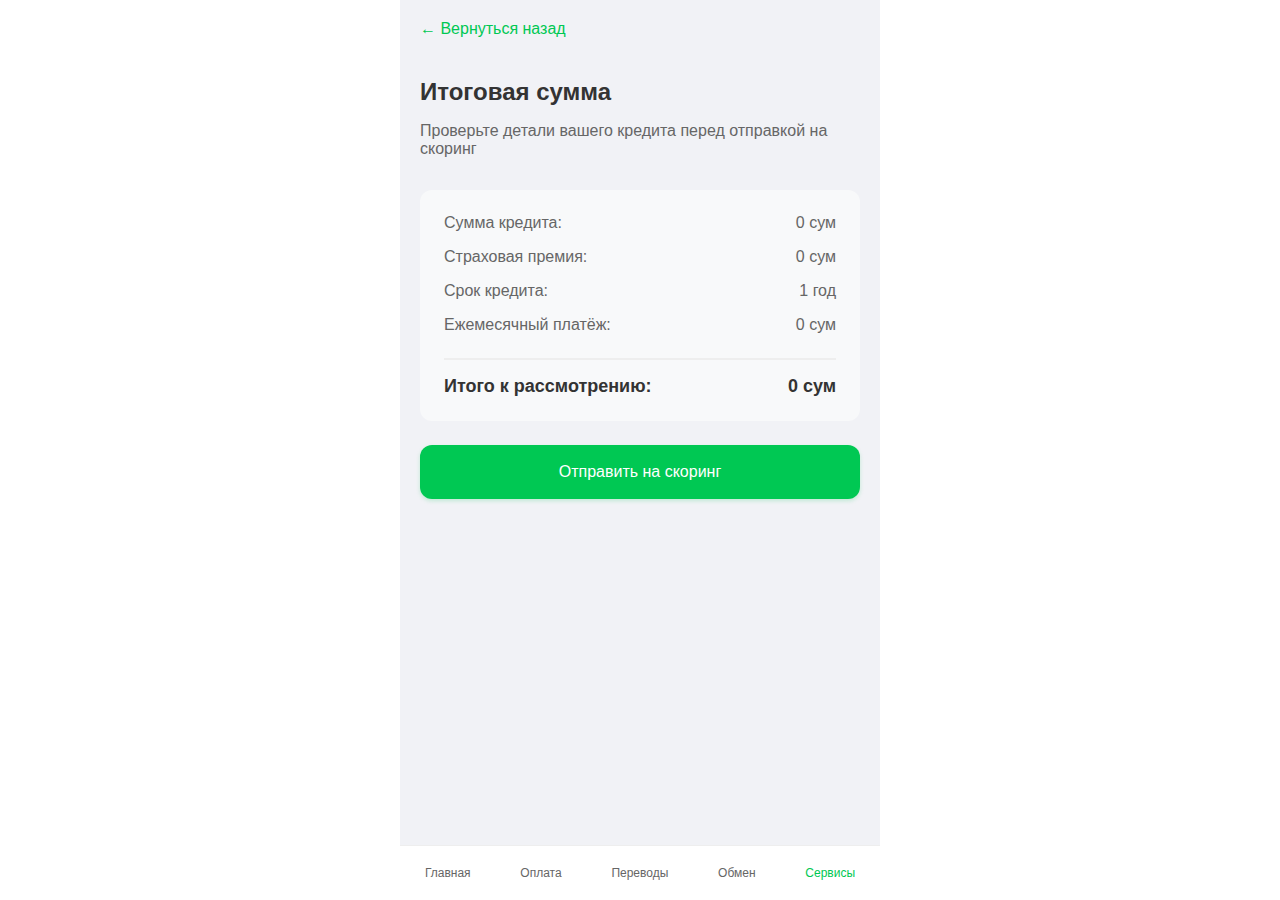
==== scoring.html @ e92879f5 "Initial commit: Loan Insurance Calculator" ====
<!DOCTYPE html>
<html lang="en">
<head>
    <meta charset="UTF-8">
    <meta name="viewport" content="width=device-width, initial-scale=1.0">
    <title>Скоринг - Итоговая сумма</title>
    <link rel="stylesheet" href="style.css">
    <style>
        .scoring-summary {
            padding: 24px;
            background: #f8f9fa;
            border-radius: 12px;
            margin: 24px 0;
        }

        .summary-item {
            display: flex;
            justify-content: space-between;
            margin-bottom: 16px;
            color: #666;
        }

        .summary-total {
            display: flex;
            justify-content: space-between;
            margin-top: 24px;
            padding-top: 16px;
            border-top: 2px solid #eee;
            font-weight: bold;
            font-size: 18px;
            color: #333;
        }

        .back-link {
            color: #00c853;
            text-decoration: none;
            display: inline-flex;
            align-items: center;
            margin-bottom: 24px;
        }

        .summary-header {
            margin-bottom: 32px;
        }

        .summary-header h1 {
            font-size: 24px;
            color: #333;
            margin: 16px 0;
        }

        .summary-header p {
            color: #666;
            font-size: 16px;
        }
    </style>
</head>
<body>
    <div class="loan-form">
        <a href="index.html" class="back-link">← Вернуться назад</a>
        
        <div class="summary-header">
            <h1>Итоговая сумма</h1>
            <p>Проверьте детали вашего кредита перед отправкой на скоринг</p>
        </div>

        <div class="scoring-summary">
            <div class="summary-item">
                <span>Сумма кредита:</span>
                <span id="baseLoanAmount">0 сум</span>
            </div>
            <div class="summary-item">
                <span>Страховая премия:</span>
                <span id="insuranceAmount">0 сум</span>
            </div>
            <div class="summary-item">
                <span>Срок кредита:</span>
                <span id="loanDuration">1 год</span>
            </div>
            <div class="summary-item">
                <span>Ежемесячный платёж:</span>
                <span id="monthlyPayment">0 сум</span>
            </div>
            <div class="summary-total">
                <span>Итого к рассмотрению:</span>
                <span id="totalAmount">0 сум</span>
            </div>
        </div>

        <button class="continue-button" onclick="submitScoring()">Отправить на скоринг</button>

        <nav class="bottom-nav">
            <button>Главная</button>
            <button>Оплата</button>
            <button>Переводы</button>
            <button>Обмен</button>
            <button class="active">Сервисы</button>
        </nav>
    </div>
    <script>
        document.addEventListener('DOMContentLoaded', function() {
            // Get data from localStorage
            const loanData = JSON.parse(localStorage.getItem('loanData') || '{}');
            
            // Update summary with data
            document.getElementById('baseLoanAmount').textContent = loanData.baseAmount || '0 сум';
            document.getElementById('insuranceAmount').textContent = loanData.insuranceAmount || '0 сум';
            document.getElementById('loanDuration').textContent = formatDuration(loanData.duration || 1);
            document.getElementById('monthlyPayment').textContent = loanData.monthlyPayment || '0 сум';
            document.getElementById('totalAmount').textContent = loanData.totalAmount || '0 сум';
        });

        function formatDuration(duration) {
            if (duration < 1) {
                return Math.round(duration * 12) + ' мес.';
            }
            return duration + (duration === 1 ? ' год' : ' года');
        }

        function submitScoring() {
            // Here you would typically send the data to your backend
            alert('Заявка отправлена на рассмотрение!');
        }
    </script>
</body>
</html>
---- style.css ----
* { 
    box-sizing: border-box; 
    margin: 0; 
    padding: 0; 
}

body {
    font-family: -apple-system, BlinkMacSystemFont, 'Segoe UI', Roboto, sans-serif;
    background-color: #ffffff;
    color: #333;
    height: 100vh;
    overflow: hidden;
}

.loan-form {
    max-width: 480px;
    margin: 0 auto;
    padding: 20px 20px 90px;
    background-color: #f1f2f6;
    height: 100%;
    position: relative;
    overflow-y: auto;
    -webkit-overflow-scrolling: touch;
}

.header {
    display: flex;
    align-items: center;
    margin-bottom: 32px;
}

.back-button {
    background: none;
    border: none;
    font-size: 24px;
    padding: 8px;
    cursor: pointer;
    color: #333;
}

.header h1 {
    margin-left: 16px;
    font-size: 22px;
    font-weight: 500;
}

.duration-selector {
    display: flex;
    gap: 8px;
    margin: 20px 0 32px;
    overflow-x: auto;
    padding: 4px;
    -webkit-overflow-scrolling: touch;
}

.duration-button {
    padding: 10px 20px;
    border: none;
    border-radius: 100px;
    background-color: white;
    color: #333;
    cursor: pointer;
    white-space: nowrap;
    transition: all 0.3s ease;
    font-size: 15px;
    box-shadow: 0 1px 3px rgba(0, 0, 0, 0.1);
}

.duration-button.active {
    background-color: #00c853;
    color: white;
}

.form-group {
    margin-bottom: 24px;
}

.form-group label {
    display: block;
    margin-bottom: 12px;
    color: #333;
    font-size: 15px;
}

.form-select, .form-input {
    width: 100%;
    padding: 16px;
    border: none;
    border-radius: 12px;
    background-color: white;
    color: #333;
    font-size: 15px;
    box-shadow: 0 1px 3px rgba(0, 0, 0, 0.1);
    appearance: none;
}

.form-select {
    background-image: url("data:image/svg+xml,%3Csvg width='10' height='6' viewBox='0 0 10 6' fill='none' xmlns='http://www.w3.org/2000/svg'%3E%3Cpath d='M1 1L5 5L9 1' stroke='%23333333' stroke-width='1.5' stroke-linecap='round' stroke-linejoin='round'/%3E%3C/svg%3E");
    background-repeat: no-repeat;
    background-position: right 16px center;
    padding-right: 40px;
}

.loan-amount-input {
    position: relative;
    display: flex;
    align-items: center;
}

.currency {
    position: absolute;
    right: 16px;
    color: #666;
    font-size: 15px;
}

.insurance-section {
    background-color: white;
    border-radius: 16px;
    padding: 20px;
    margin-bottom: 32px;
    box-shadow: 0 1px 3px rgba(0, 0, 0, 0.1);
}

.insurance-toggle {
    display: flex;
    align-items: center;
    justify-content: space-between;
    margin-bottom: 16px;
}

.insurance-header {
    display: flex;
    align-items: center;
    gap: 12px;
}

.insurance-header span {
    font-size: 15px;
    color: #333;
}

.insurance-icon {
    width: 40px;
    height: 40px;
    background-color: rgba(0, 200, 83, 0.1);
    border-radius: 50%;
    display: flex;
    align-items: center;
    justify-content: center;
    color: #00c853;
}

.insurance-icon svg {
    width: 24px;
    height: 24px;
}

.switch {
    position: relative;
    display: inline-block;
    width: 51px;
    height: 31px;
}

.switch input {
    opacity: 0;
    width: 0;
    height: 0;
}

.slider {
    position: absolute;
    cursor: pointer;
    top: 0;
    left: 0;
    right: 0;
    bottom: 0;
    background-color: #e0e0e0;
    transition: .4s;
    border-radius: 31px;
}

.slider:before {
    position: absolute;
    content: "";
    height: 27px;
    width: 27px;
    left: 2px;
    bottom: 2px;
    background-color: white;
    transition: .4s;
    border-radius: 50%;
    box-shadow: 0 2px 4px rgba(0, 0, 0, 0.2);
}

input:checked + .slider {
    background-color: #00c853;
}

input:checked + .slider:before {
    transform: translateX(20px);
}

.insurance-info {
    color: #666;
    font-size: 14px;
    line-height: 1.5;
}

.insurance-amount {
    margin: 12px 0;
    color: #333;
}

.more-info-button {
    color: #00c853;
    background: none;
    border: none;
    padding: 0;
    font-size: 14px;
    cursor: pointer;
    display: flex;
    align-items: center;
    gap: 4px;
}

.payment-info {
    margin-bottom: 32px;
}

.monthly-payment label {
    color: #666;
    font-size: 14px;
    margin-bottom: 8px;
    display: block;
}

.monthly-payment h2 {
    font-size: 28px;
    font-weight: 600;
    color: #333;
}

.continue-button {
    width: 100%;
    padding: 18px;
    background-color: #00c853;
    color: white;
    border: none;
    border-radius: 12px;
    font-size: 16px;
    font-weight: 500;
    cursor: pointer;
    margin-bottom: 80px;
    box-shadow: 0 2px 4px rgba(0, 200, 83, 0.2);
}

.bottom-nav {
    position: fixed;
    bottom: 0;
    left: 0;
    right: 0;
    display: flex;
    justify-content: space-around;
    background-color: white;
    padding: 12px 0;
    border-top: 1px solid #eee;
    max-width: 480px;
    margin: 0 auto;
    z-index: 1000;
}

.bottom-nav button {
    background: none;
    border: none;
    color: #666;
    font-size: 12px;
    cursor: pointer;
    padding: 8px;
    display: flex;
    flex-direction: column;
    align-items: center;
    gap: 4px;
}

.bottom-nav button.active {
    color: #00c853;
}
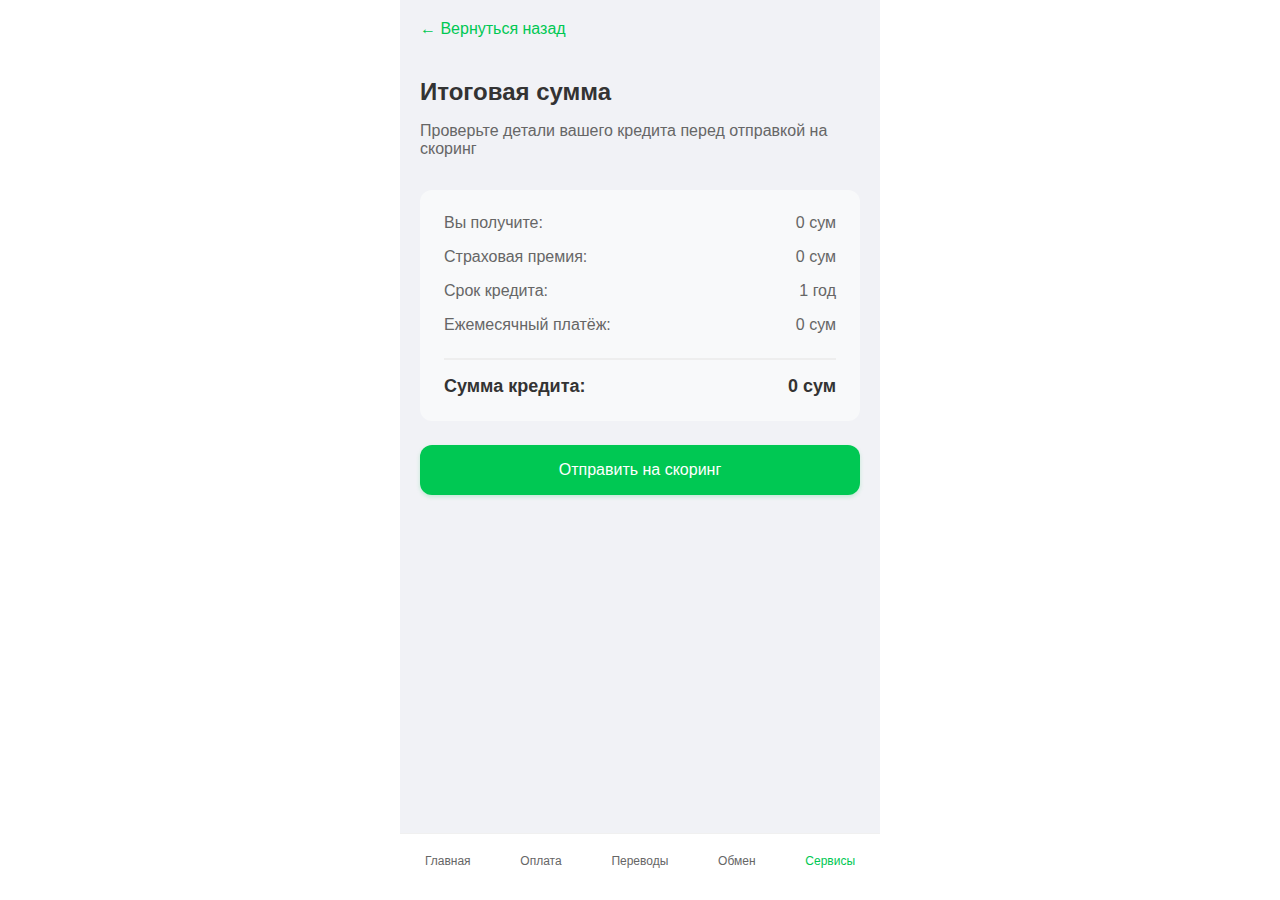
==== commit ce06d80e: "Update scoring.html" ====
--- a/scoring.html
+++ b/scoring.html
@@ -66,7 +66,7 @@
 
         <div class="scoring-summary">
             <div class="summary-item">
-                <span>Сумма кредита:</span>
+                <span>Вы получите:</span>
                 <span id="baseLoanAmount">0 сум</span>
             </div>
             <div class="summary-item">
@@ -82,7 +82,7 @@
                 <span id="monthlyPayment">0 сум</span>
             </div>
             <div class="summary-total">
-                <span>Итого к рассмотрению:</span>
+                <span>Сумма кредита:</span>
                 <span id="totalAmount">0 сум</span>
             </div>
         </div>
--- a/style.css
+++ b/style.css
@@ -80,18 +80,37 @@
     margin-bottom: 12px;
     color: #333;
     font-size: 15px;
+    font-weight: 500;
+    transition: color 0.2s ease;
+}
+
+.form-group:focus-within label {
+    color: #00c853;
 }
 
 .form-select, .form-input {
     width: 100%;
     padding: 16px;
-    border: none;
+    border: 2px solid transparent;
     border-radius: 12px;
-    background-color: white;
+    background-color: #f8f9fd;
     color: #333;
     font-size: 15px;
-    box-shadow: 0 1px 3px rgba(0, 0, 0, 0.1);
+    box-shadow: 0 1px 3px rgba(0, 0, 0, 0.08);
     appearance: none;
+    transition: all 0.2s ease;
+}
+
+.form-select:hover, .form-input:hover {
+    background-color: #f1f2f6;
+    box-shadow: 0 2px 4px rgba(0, 0, 0, 0.12);
+}
+
+.form-select:focus, .form-input:focus {
+    outline: none;
+    border-color: #00c853;
+    background-color: #ffffff;
+    box-shadow: 0 0 0 4px rgba(0, 200, 83, 0.1);
 }
 
 .form-select {
@@ -99,12 +118,21 @@
     background-repeat: no-repeat;
     background-position: right 16px center;
     padding-right: 40px;
+    cursor: pointer;
+}
+
+.form-select:focus {
+    background-image: url("data:image/svg+xml,%3Csvg width='10' height='6' viewBox='0 0 10 6' fill='none' xmlns='http://www.w3.org/2000/svg'%3E%3Cpath d='M1 1L5 5L9 1' stroke='%2300c853' stroke-width='1.5' stroke-linecap='round' stroke-linejoin='round'/%3E%3C/svg%3E");
 }
 
 .loan-amount-input {
     position: relative;
     display: flex;
     align-items: center;
+}
+
+.loan-amount-input .form-input {
+    padding-right: 50px;
 }
 
 .currency {
@@ -112,6 +140,37 @@
     right: 16px;
     color: #666;
     font-size: 15px;
+    font-weight: 500;
+    pointer-events: none;
+    transition: color 0.2s ease;
+}
+
+.loan-amount-input:focus-within .currency {
+    color: #00c853;
+}
+
+.form-input::placeholder {
+    color: #999;
+    transition: color 0.2s ease;
+}
+
+.form-input:focus::placeholder {
+    color: #ccc;
+}
+
+.form-group.error label {
+    color: #ff3b30;
+}
+
+.form-group.error .form-input,
+.form-group.error .form-select {
+    border-color: #ff3b30;
+    background-color: #fff8f8;
+}
+
+.form-group.error .form-input:focus,
+.form-group.error .form-select:focus {
+    box-shadow: 0 0 0 4px rgba(255, 59, 48, 0.1);
 }
 
 .insurance-section {
@@ -287,3 +346,56 @@
 .bottom-nav button.active {
     color: #00c853;
 }
+
+.continue-button {
+    width: 100%;
+    padding: 16px;
+    background-color: #00c853;
+    color: white;
+    border: none;
+    border-radius: 12px;
+    font-size: 16px;
+    font-weight: 500;
+    cursor: pointer;
+    margin-bottom: 90px;
+}
+
+.bottom-nav {
+    position: fixed;
+    bottom: 0;
+    left: 0;
+    right: 0;
+    background: white;
+    padding: 12px 0 24px;
+    border-top: 1px solid rgba(0, 0, 0, 0.06);
+}
+
+.bottom-nav-content {
+    max-width: 480px;
+    margin: 0 auto;
+    display: flex;
+    justify-content: space-around;
+}
+
+.bottom-nav button {
+    border: none;
+    background: none;
+    display: flex;
+    flex-direction: column;
+    align-items: center;
+    gap: 4px;
+    color: #666;
+    font-size: 12px;
+    padding: 8px;
+    cursor: pointer;
+}
+
+.bottom-nav button.active {
+    color: #00c853;
+}
+
+.bottom-nav svg {
+    width: 24px;
+    height: 24px;
+    margin-bottom: 4px;
+}
